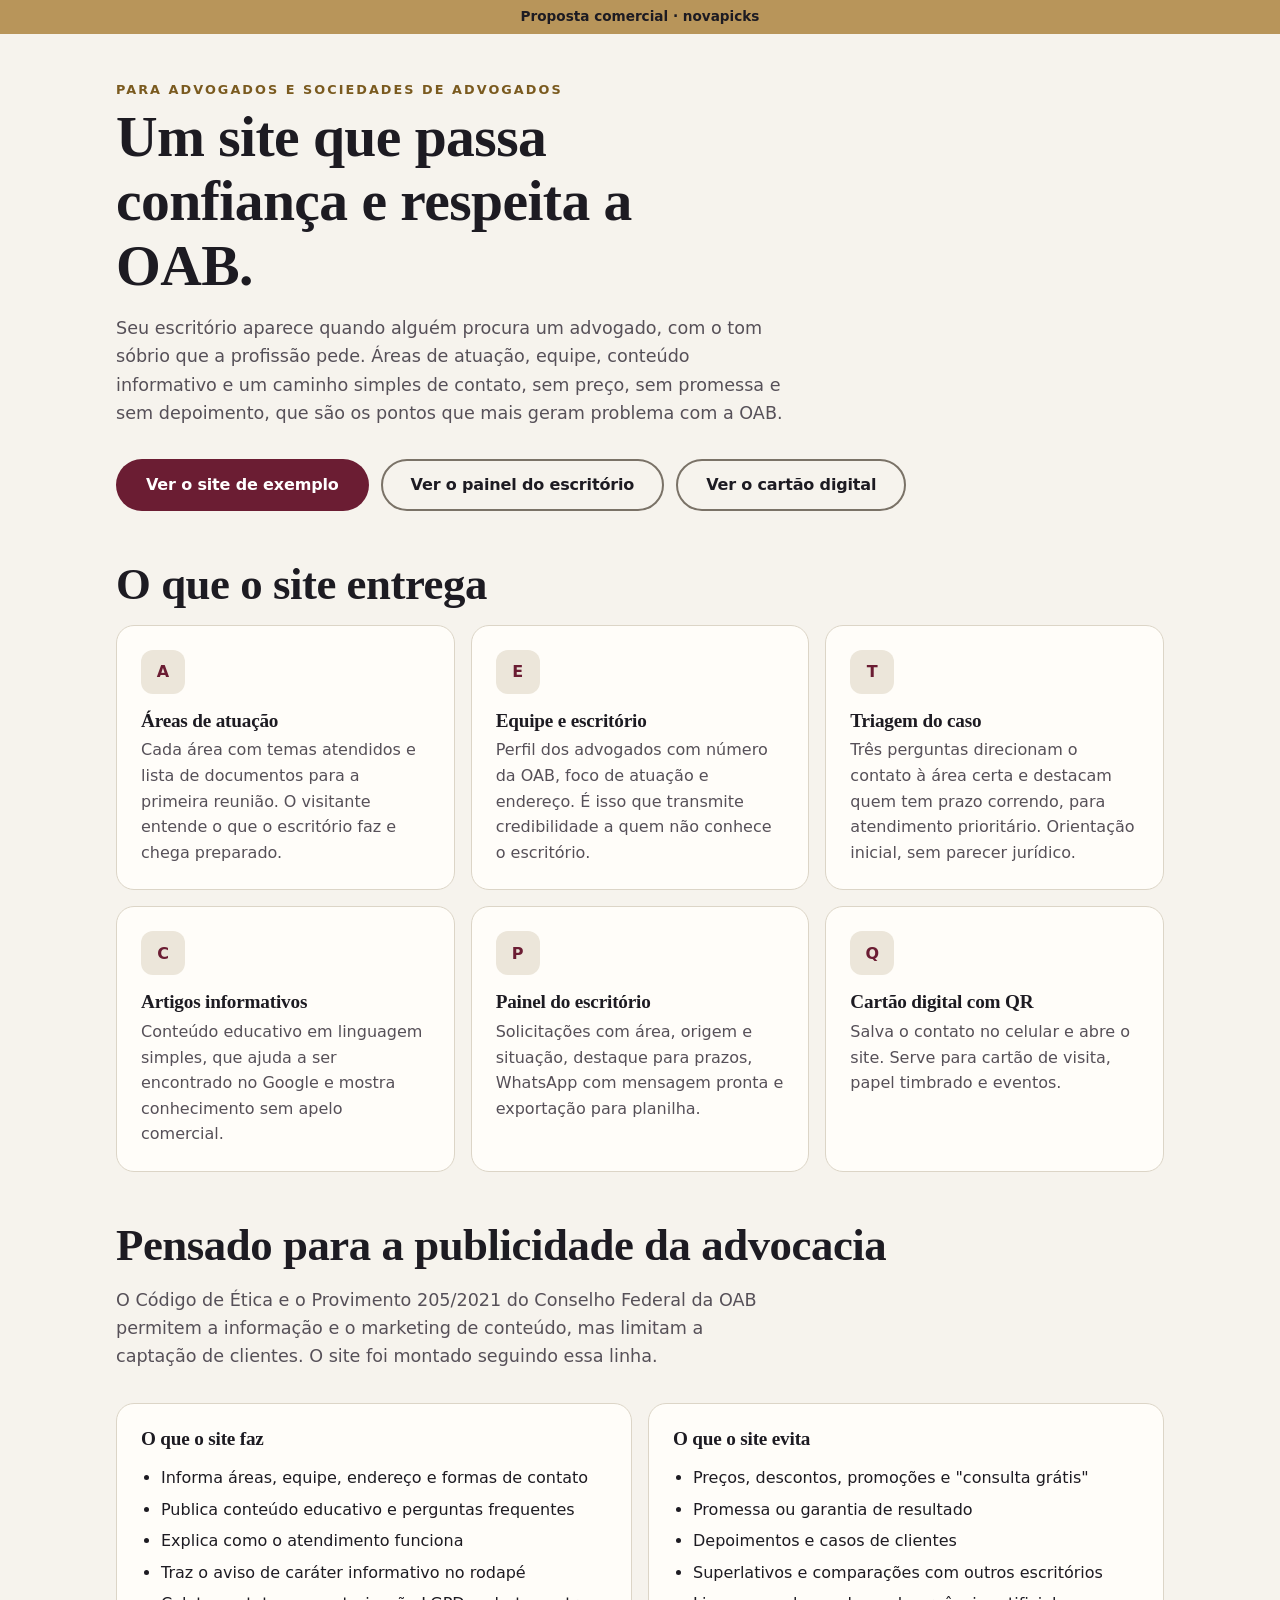
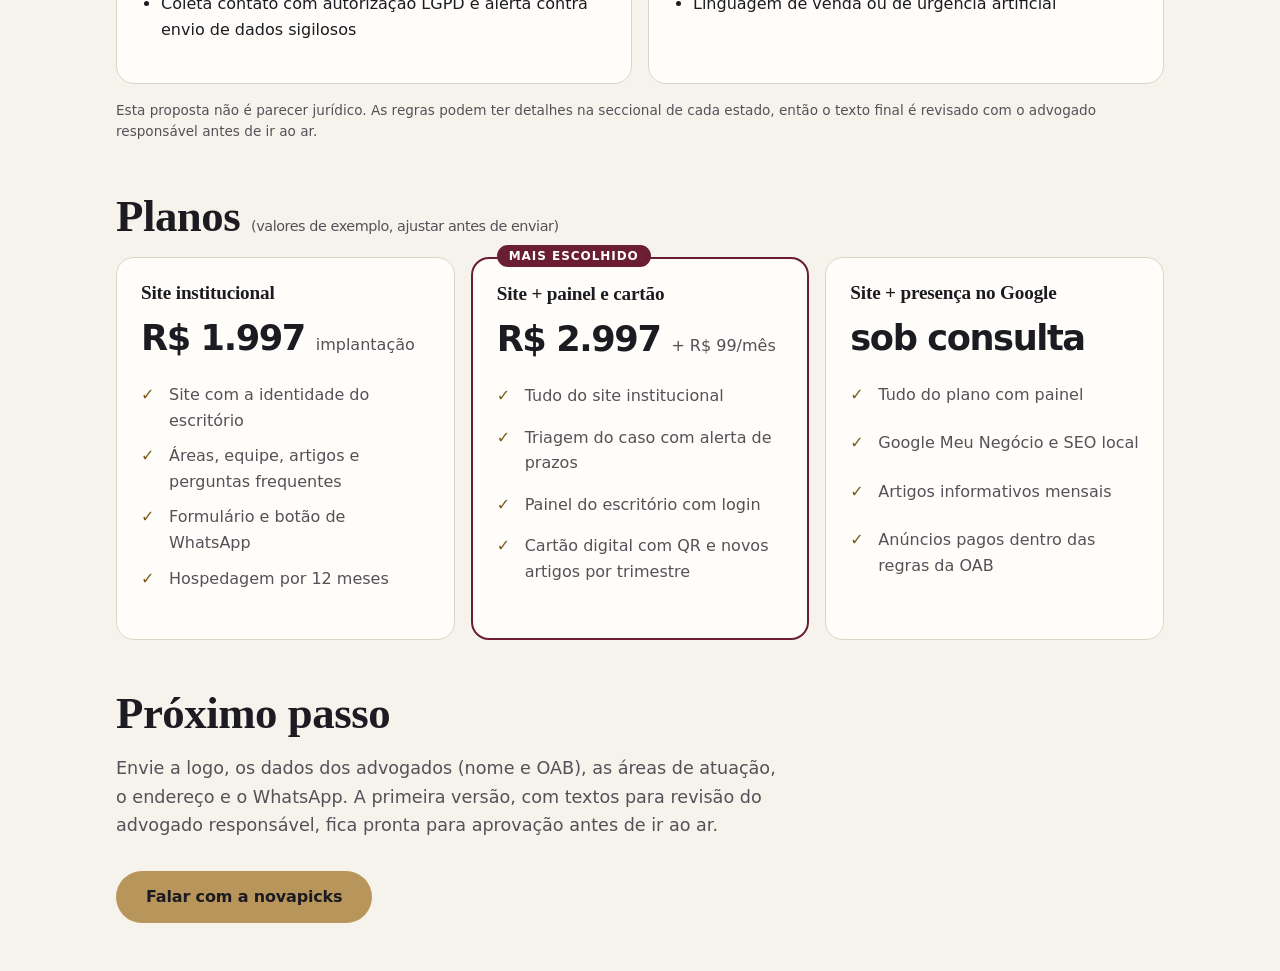
==== apresentacao.html @ 20d7a7cc "feat: site para escritório de advocacia com triagem, painel e cartão digital" ====
<!doctype html>
<html lang="pt-BR">
<head>
<meta charset="utf-8">
<meta name="viewport" content="width=device-width, initial-scale=1">
<meta name="description" content="Proposta: site institucional para escritórios de advocacia, feito dentro das regras de publicidade da OAB.">
<title>Site para escritório de advocacia · Proposta novapicks</title>
<link rel="stylesheet" href="css/estilo.css">
</head>
<body>
<div class="selo-demo">Proposta comercial · novapicks</div>
<main class="container proposta" style="padding-top:var(--e6);padding-bottom:var(--e6)">
  <p class="sobretitulo">Para advogados e sociedades de advogados</p>
  <h1 style="font-size:clamp(2.2rem,6vw,3.6rem);max-width:20ch">Um site que passa confiança e respeita a OAB.</h1>
  <p class="lead" style="margin-top:var(--e2)">Seu escritório aparece quando alguém procura um advogado, com o tom sóbrio que a profissão pede. Áreas de atuação, equipe, conteúdo informativo e um caminho simples de contato, sem preço, sem promessa e sem depoimento, que são os pontos que mais geram problema com a OAB.</p>
  <div class="grupo-btn" style="margin-bottom:var(--e6)">
    <a class="btn btn-prim" href="index.html">Ver o site de exemplo</a>
    <a class="btn btn-contorno" href="leads.html" target="_blank" rel="noopener">Ver o painel do escritório</a>
    <a class="btn btn-contorno" href="cartao.html">Ver o cartão digital</a>
  </div>

  <h2>O que o site entrega</h2>
  <div class="grade tres">
    <div class="cartao"><div class="icone" aria-hidden="true">A</div><h3>Áreas de atuação</h3><p>Cada área com temas atendidos e lista de documentos para a primeira reunião. O visitante entende o que o escritório faz e chega preparado.</p></div>
    <div class="cartao"><div class="icone" aria-hidden="true">E</div><h3>Equipe e escritório</h3><p>Perfil dos advogados com número da OAB, foco de atuação e endereço. É isso que transmite credibilidade a quem não conhece o escritório.</p></div>
    <div class="cartao"><div class="icone" aria-hidden="true">T</div><h3>Triagem do caso</h3><p>Três perguntas direcionam o contato à área certa e destacam quem tem prazo correndo, para atendimento prioritário. Orientação inicial, sem parecer jurídico.</p></div>
    <div class="cartao"><div class="icone" aria-hidden="true">C</div><h3>Artigos informativos</h3><p>Conteúdo educativo em linguagem simples, que ajuda a ser encontrado no Google e mostra conhecimento sem apelo comercial.</p></div>
    <div class="cartao"><div class="icone" aria-hidden="true">P</div><h3>Painel do escritório</h3><p>Solicitações com área, origem e situação, destaque para prazos, WhatsApp com mensagem pronta e exportação para planilha.</p></div>
    <div class="cartao"><div class="icone" aria-hidden="true">Q</div><h3>Cartão digital com QR</h3><p>Salva o contato no celular e abre o site. Serve para cartão de visita, papel timbrado e eventos.</p></div>
  </div>

  <h2 style="margin-top:var(--e6)">Pensado para a publicidade da advocacia</h2>
  <p class="lead">O Código de Ética e o Provimento 205/2021 do Conselho Federal da OAB permitem a informação e o marketing de conteúdo, mas limitam a captação de clientes. O site foi montado seguindo essa linha.</p>
  <div class="grade">
    <div class="cartao"><h3>O que o site faz</h3><ul style="padding-left:20px;display:grid;gap:6px"><li>Informa áreas, equipe, endereço e formas de contato</li><li>Publica conteúdo educativo e perguntas frequentes</li><li>Explica como o atendimento funciona</li><li>Traz o aviso de caráter informativo no rodapé</li><li>Coleta contato com autorização LGPD e alerta contra envio de dados sigilosos</li></ul></div>
    <div class="cartao"><h3>O que o site evita</h3><ul style="padding-left:20px;display:grid;gap:6px"><li>Preços, descontos, promoções e "consulta grátis"</li><li>Promessa ou garantia de resultado</li><li>Depoimentos e casos de clientes</li><li>Superlativos e comparações com outros escritórios</li><li>Linguagem de venda ou de urgência artificial</li></ul></div>
  </div>
  <p class="nota" style="margin-top:var(--e2)">Esta proposta não é parecer jurídico. As regras podem ter detalhes na seccional de cada estado, então o texto final é revisado com o advogado responsável antes de ir ao ar.</p>

  <h2 style="margin-top:var(--e6)">Planos <small style="font:400 .9rem var(--fonte);color:var(--texto-suave)">(valores de exemplo, ajustar antes de enviar)</small></h2>
  <div class="planos">
    <div class="cartao plano"><h3>Site institucional</h3><div class="valor">R$ 1.997 <small>implantação</small></div><ul><li>Site com a identidade do escritório</li><li>Áreas, equipe, artigos e perguntas frequentes</li><li>Formulário e botão de WhatsApp</li><li>Hospedagem por 12 meses</li></ul></div>
    <div class="cartao plano destaque"><span class="selo">Mais escolhido</span><h3>Site + painel e cartão</h3><div class="valor">R$ 2.997 <small>+ R$ 99/mês</small></div><ul><li>Tudo do site institucional</li><li>Triagem do caso com alerta de prazos</li><li>Painel do escritório com login</li><li>Cartão digital com QR e novos artigos por trimestre</li></ul></div>
    <div class="cartao plano"><h3>Site + presença no Google</h3><div class="valor">sob consulta</div><ul><li>Tudo do plano com painel</li><li>Google Meu Negócio e SEO local</li><li>Artigos informativos mensais</li><li>Anúncios pagos dentro das regras da OAB</li></ul></div>
  </div>

  <h2 style="margin-top:var(--e6)">Próximo passo</h2>
  <p class="lead">Envie a logo, os dados dos advogados (nome e OAB), as áreas de atuação, o endereço e o WhatsApp. A primeira versão, com textos para revisão do advogado responsável, fica pronta para aprovação antes de ir ao ar.</p>
  <a class="btn btn-ouro" href="https://novapicks.website">Falar com a novapicks</a>
</main>
</body>
</html>
---- css/estilo.css ----
/* Design System: tokens no :root, mobile-first, escala de 8px. Tema claro sóbrio: bordô e latão, títulos em serifa. */
:root {
  --fundo: #f6f3ed;
  --superficie: #fffdf9;
  --superficie-2: #ece6da;
  --borda: #7a7267;
  --borda-suave: #dcd5c7;
  --tinta: #1d1b22;
  --texto: #1d1b22;
  --texto-suave: #565058;
  --prim: #6b1d33;
  --prim-2: #521526;
  --ouro: #b8955a;          /* decorativo e fundo com texto escuro */
  --ouro-texto: #7a5a1f;    /* menta em texto sobre claro (5:1) */
  --claro: #e6dccb;
  --erro: #a3271a;
  --foco: #b45309;
  --raio: 18px;
  --e1: 8px; --e2: 16px; --e3: 24px; --e4: 32px; --e6: 48px; --e8: 64px;
  --fonte-titulo: "Iowan Old Style", "Palatino Linotype", Palatino, "Book Antiqua", Georgia, serif;
  --fonte: "Segoe UI Variable Display", "Segoe UI", system-ui, -apple-system, Roboto, sans-serif;
}
@media (prefers-contrast: more) { :root { --borda: #000; --texto-suave: #000; } }
* { box-sizing: border-box; }
html { scroll-behavior: smooth; scroll-padding-top: 72px; }
body { margin: 0; font-family: var(--fonte); background: var(--fundo); color: var(--texto); line-height: 1.6; padding-bottom: 72px; }
h1, h2, h3 { font-family: var(--fonte-titulo); font-weight: 600; line-height: 1.12; letter-spacing: -.01em; margin: 0; }
[hidden] { display: none !important; }
:focus-visible { outline: 3px solid var(--foco); outline-offset: 2px; }
.so-leitor { position: absolute; width: 1px; height: 1px; overflow: hidden; clip: rect(0 0 0 0); white-space: nowrap; }
.pular { position: absolute; left: 8px; top: -64px; background: var(--ouro); color: var(--tinta); padding: 8px 16px; border-radius: 8px; z-index: 60; }
.pular:focus { top: 8px; }
.selo-demo { background: var(--ouro); color: var(--tinta); text-align: center; font-size: .85rem; font-weight: 700; padding: 6px var(--e2); }
.selo-demo a { color: inherit; font-weight: 800; }
.container { max-width: 1080px; margin: 0 auto; padding: 0 var(--e2); }
section { padding: var(--e6) 0; }
.sobretitulo { font: 800 .8rem var(--fonte); text-transform: uppercase; letter-spacing: .16em; color: var(--ouro-texto); margin: 0 0 var(--e1); }
h2 { font-size: clamp(1.9rem, 5vw, 2.8rem); margin-bottom: var(--e2); }
.lead { color: var(--texto-suave); font-size: 1.1rem; max-width: 60ch; margin: 0 0 var(--e4); }

/* Navegação */
.nav { position: sticky; top: 0; z-index: 40; background: rgba(246,243,237,.94); backdrop-filter: blur(8px); border-bottom: 1px solid var(--borda-suave); }
.nav-int { max-width: 1080px; margin: 0 auto; padding: 0 var(--e2); display: flex; align-items: center; gap: var(--e2); min-height: 60px; }
.marca { display: flex; align-items: center; gap: 10px; font-weight: 800; color: var(--tinta); text-decoration: none; letter-spacing: -.02em; white-space: nowrap; }
.logo { width: 32px; height: 32px; flex: none; }
.nav ul { display: none; list-style: none; margin: 0 0 0 auto; padding: 0; gap: 4px; }
@media (min-width: 900px) { .nav ul { display: flex; } }
.nav a.l { display: inline-flex; align-items: center; min-height: 44px; padding: 0 12px; color: var(--texto); text-decoration: none; font-weight: 600; font-size: .92rem; border-radius: 8px; }
.nav a.l:hover { background: var(--superficie-2); }
.nav .btn { margin-left: auto; }
@media (min-width: 900px) { .nav .btn { margin-left: 0; } }

/* Botões */
.btn { font: 800 1rem var(--fonte); min-height: 52px; padding: 8px 28px; border-radius: 999px; border: 2px solid transparent; cursor: pointer; display: inline-flex; align-items: center; justify-content: center; gap: 8px; text-decoration: none; letter-spacing: -.01em; }
.btn-prim { background: var(--prim); color: #fff; }
.btn-prim:hover { background: var(--prim-2); }
.btn-ouro { background: var(--ouro); color: var(--tinta); }
.btn-ouro:hover { background: #c9a669; }
.btn-contorno { background: transparent; color: var(--texto); border-color: var(--borda); }
.btn-contorno:hover { border-color: var(--texto); }
.btn-pequeno { min-height: 40px; padding: 4px 16px; font-size: .9rem; }
.grupo-btn { display: flex; gap: 12px; flex-wrap: wrap; }

/* Hero */
.hero { background: radial-gradient(900px 400px at 85% -10%, rgba(184,149,90,.28), transparent 60%), var(--tinta); color: var(--claro); padding: var(--e6) 0 var(--e8); overflow: hidden; }
.hero-int { max-width: 1080px; margin: 0 auto; padding: 0 var(--e2); display: grid; gap: var(--e4); grid-template-columns: 1fr; align-items: center; }
@media (min-width: 900px) { .hero-int { grid-template-columns: 1.15fr .85fr; } }
.etiqueta { display: inline-flex; align-items: center; gap: 8px; background: rgba(184,149,90,.18); color: var(--ouro); border-radius: 999px; padding: 6px 16px; font: 700 .85rem var(--fonte); margin-bottom: var(--e2); }
.etiqueta::before { content: ""; width: 8px; height: 8px; border-radius: 50%; background: var(--ouro); }
.hero h1 { font-size: clamp(2.4rem, 7vw, 4rem); color: #fff; }
.hero h1 em { font-style: normal; color: var(--ouro); }
.hero .sub { font-size: 1.2rem; margin: var(--e2) 0 var(--e3); max-width: 40ch; }
.hero .garantia { font-size: .9rem; margin: var(--e2) 0 0; }
.cartao-lead { background: var(--superficie); color: var(--texto); border-radius: var(--raio); padding: var(--e3); box-shadow: 0 20px 50px rgba(0,0,0,.3); }
.cartao-lead h2 { font-size: 1.5rem; margin-bottom: 4px; }
.cartao-lead > p { margin: 0 0 var(--e2); color: var(--texto-suave); }

/* Faixa de números */
.faixa { background: var(--superficie); border-bottom: 1px solid var(--borda-suave); }
.faixa-int { max-width: 1080px; margin: 0 auto; padding: var(--e3) var(--e2); display: grid; grid-template-columns: repeat(2, 1fr); gap: var(--e2); }
@media (min-width: 720px) { .faixa-int { grid-template-columns: repeat(4, 1fr); } }
.faixa b { display: block; font-size: 1.8rem; font-weight: 800; letter-spacing: -.03em; color: var(--prim); }
.faixa span { font-size: .9rem; color: var(--texto-suave); }

/* Cartões */
.grade { display: grid; gap: var(--e2); grid-template-columns: 1fr; }
@media (min-width: 640px) { .grade { grid-template-columns: repeat(2, 1fr); } }
@media (min-width: 960px) { .grade.tres { grid-template-columns: repeat(3, 1fr); } }
.cartao { background: var(--superficie); border: 1px solid var(--borda-suave); border-radius: var(--raio); padding: var(--e3); }
.cartao h3 { font-size: 1.2rem; margin-bottom: 6px; }
.cartao p { margin: 0; color: var(--texto-suave); }
.icone { width: 44px; height: 44px; border-radius: 12px; background: var(--superficie-2); color: var(--prim); display: grid; place-items: center; font-weight: 800; margin-bottom: var(--e2); }
.fundo-claro { background: var(--superficie-2); }
.passo { position: relative; }
.passo .n { font-size: 3rem; font-weight: 800; color: var(--ouro); line-height: 1; margin-bottom: 8px; letter-spacing: -.04em; }

/* Diagnóstico */
.quiz { background: var(--superficie); border: 2px solid var(--prim); border-radius: var(--raio); padding: var(--e3); max-width: 720px; }
.quiz-prog { display: flex; gap: 6px; margin-bottom: var(--e3); }
.quiz-prog i { flex: 1; height: 6px; border-radius: 3px; background: var(--superficie-2); }
.quiz-prog i.ok { background: var(--prim); }
.quiz h3 { font-size: 1.5rem; margin-bottom: var(--e2); }
.opcoes { display: grid; gap: 10px; }
.opcao { text-align: left; font: 700 1rem var(--fonte); color: var(--texto); background: var(--fundo); border: 2px solid var(--borda-suave); border-radius: 14px; padding: 14px 18px; min-height: 56px; cursor: pointer; }
.opcao:hover { border-color: var(--prim); }
.resultado { background: var(--tinta); color: var(--claro); border-radius: var(--raio); padding: var(--e3); }
.resultado h3 { color: #fff; }
.resultado .preco { font-size: 2.4rem; font-weight: 800; color: var(--ouro); letter-spacing: -.03em; }

/* Planos */
.planos { display: grid; gap: var(--e2); grid-template-columns: 1fr; align-items: stretch; }
@media (min-width: 900px) { .planos { grid-template-columns: repeat(3, 1fr); } }
.plano { display: flex; flex-direction: column; }
.plano.destaque { border: 2px solid var(--prim); position: relative; }
.plano .selo { position: absolute; top: -14px; left: 24px; background: var(--prim); color: #fff; font: 800 .75rem var(--fonte); text-transform: uppercase; letter-spacing: .08em; padding: 4px 12px; border-radius: 999px; }
.plano .para { color: var(--texto-suave); font-size: .92rem; margin: 4px 0 var(--e2); }
.plano .valor { font-size: 2.6rem; font-weight: 800; letter-spacing: -.04em; color: var(--tinta); }
.plano .valor small { font-size: 1rem; font-weight: 500; color: var(--texto-suave); letter-spacing: 0; }
.plano ul { list-style: none; padding: 0; margin: var(--e2) 0 var(--e3); display: grid; gap: 10px; flex: 1; }
.plano li { padding-left: 28px; position: relative; color: var(--texto-suave); }
.plano li::before { content: "✓"; position: absolute; left: 0; color: var(--ouro-texto); font-weight: 800; }

/* Depoimentos, FAQ */
.aspas { font-size: 1.05rem; color: var(--texto); margin-bottom: var(--e2) !important; }
.autor { display: flex; align-items: center; gap: 12px; }
.avatar { width: 44px; height: 44px; border-radius: 50%; background: var(--prim); color: #fff; display: grid; place-items: center; font-weight: 800; flex: none; }
.autor b { display: block; } .autor small { color: var(--texto-suave); }
.estrelas { color: #b45309; letter-spacing: 2px; margin-bottom: 8px; }
details { background: var(--superficie); border: 1px solid var(--borda-suave); border-radius: 14px; margin-bottom: 10px; }
summary { cursor: pointer; padding: 18px 20px; font-weight: 700; list-style: none; display: flex; justify-content: space-between; gap: 16px; min-height: 56px; align-items: center; }
summary::-webkit-details-marker { display: none; }
summary::after { content: "+"; font-size: 1.5rem; color: var(--prim); line-height: 1; }
details[open] summary::after { content: "–"; }
details p { margin: 0; padding: 0 20px 20px; color: var(--texto-suave); }

/* Formulário */
label { display: block; font-weight: 700; margin: var(--e2) 0 4px; font-size: .95rem; }
input[type=text], input[type=tel], input[type=email], select, textarea { width: 100%; font: inherit; color: var(--texto); background: var(--fundo); border: 2px solid var(--borda); border-radius: 12px; padding: 12px; min-height: 50px; }
.opc { display: flex; align-items: flex-start; gap: 12px; margin: var(--e2) 0 0; font-weight: 400; font-size: .88rem; color: var(--texto-suave); }
.opc input { width: 22px; height: 22px; accent-color: var(--prim); flex: none; margin-top: 2px; }
.erro { color: var(--erro); font-weight: 700; margin: 8px 0 0; }
.sucesso h3 { color: var(--ouro-texto); font-size: 1.4rem; margin-bottom: 8px; }
.nota { font-size: .85rem; color: var(--texto-suave); }
.cta-final { background: var(--prim); color: #ecdfe3; }
.cta-final h2 { color: #fff; }
.cta-final .lead { color: #ecdfe3; }
.duas { display: grid; gap: var(--e4); grid-template-columns: 1fr; align-items: center; }
@media (min-width: 860px) { .duas { grid-template-columns: 1fr 1fr; } }

footer { background: var(--tinta); color: var(--claro); padding: var(--e4) 0; font-size: .85rem; }
footer p { margin: 4px 0; max-width: 80ch; } footer a { color: #fff; }

/* Barra fixa no celular */
.barra-fixa { position: fixed; left: 0; right: 0; bottom: 0; z-index: 45; background: var(--superficie); border-top: 1px solid var(--borda-suave); padding: 10px var(--e2) calc(10px + env(safe-area-inset-bottom)); display: flex; gap: 10px; }
.barra-fixa .btn { flex: 1; min-height: 48px; padding: 4px 12px; }
@media (min-width: 900px) { .barra-fixa { display: none; } body { padding-bottom: 0; } }

/* Painel de contatos */
.painel { max-width: 1080px; margin: 0 auto; padding: var(--e4) var(--e2); }
.painel h1 { font-size: 2rem; margin-bottom: 8px; }
.resumos { display: grid; grid-template-columns: repeat(2, 1fr); gap: 12px; margin: var(--e3) 0; }
@media (min-width: 720px) { .resumos { grid-template-columns: repeat(6, 1fr); } }
.resumos div { background: var(--superficie); border: 1px solid var(--borda-suave); border-radius: 14px; padding: 12px 16px; }
.resumos b { display: block; font-size: 1.7rem; font-weight: 800; color: var(--prim); letter-spacing: -.03em; }
.resumos span { font-size: .85rem; color: var(--texto-suave); }
.contato { background: var(--superficie); border: 1px solid var(--borda-suave); border-left: 5px solid var(--ouro); border-radius: 14px; padding: var(--e2); margin-bottom: 12px; display: grid; gap: 8px 16px; grid-template-columns: 1fr; }
@media (min-width: 720px) { .contato { grid-template-columns: 1.4fr 1fr auto; align-items: center; } }
.contato h3 { font-size: 1.1rem; }
.contato p { margin: 2px 0; color: var(--texto-suave); font-size: .92rem; }
.contato .acoes { display: flex; gap: 8px; flex-wrap: wrap; }
.contato[data-s="cliente"] { border-left-color: var(--prim); }
.contato[data-s="perdido"] { opacity: .6; border-left-color: var(--borda); }
.tag { display: inline-block; background: var(--superficie-2); color: var(--prim); font: 700 .75rem var(--fonte); padding: 2px 10px; border-radius: 999px; margin-left: 6px; }
.vazio { color: var(--texto-suave); text-align: center; padding: var(--e4) 0; }
.caixa { background: var(--superficie); border: 1px solid var(--borda-suave); border-radius: var(--raio); padding: var(--e3); }

/* Cartão digital */
.cartao-digital { max-width: 420px; margin: var(--e4) auto; background: var(--superficie); border: 1px solid var(--borda-suave); border-radius: 24px; overflow: hidden; box-shadow: 0 20px 50px rgba(18,26,58,.12); }
.cd-topo { background: var(--tinta); padding: var(--e4) var(--e3) 56px; color: var(--claro); text-align: center; }
.cd-avatar { width: 96px; height: 96px; border-radius: 50%; background: var(--ouro); color: var(--tinta); display: grid; place-items: center; font-size: 2.2rem; font-weight: 800; margin: -48px auto var(--e2); border: 5px solid var(--superficie); position: relative; }
.cd-corpo { padding: 0 var(--e3) var(--e3); text-align: center; }
.cd-corpo h1 { font-size: 1.6rem; } .cd-corpo p { color: var(--texto-suave); margin: 4px 0; }
.cd-botoes { display: grid; gap: 10px; margin-top: var(--e3); }
.qrbox { background: #fff; border: 1px solid var(--borda-suave); border-radius: 14px; padding: 12px; max-width: 220px; margin: var(--e3) auto 0; }
.qrbox svg { width: 100%; display: block; }

/* Proposta */
.proposta .plano .valor { font-size: 2.2rem; }
@media print { body { background: #fff; padding: 0; } .nao-imprimir, .selo-demo, .nav, .barra-fixa { display: none !important; } }
@media (prefers-reduced-motion: reduce) { html { scroll-behavior: auto; } * { transition: none !important; animation: none !important; } }

/* ===== Advocacia ===== */
details h3 { font-family: var(--fonte); font-size: .8rem; text-transform: uppercase; letter-spacing: .1em; color: var(--ouro-texto); margin: 0 0 8px; font-weight: 800; }
summary { font-family: var(--fonte-titulo); font-size: 1.15rem; font-weight: 600; }
.det-corpo { padding: 0 20px 20px; }
.det-corpo p { padding: 0; margin: 0 0 12px; color: var(--texto-suave); }
.det-corpo ul { margin: 0; padding-left: 20px; display: grid; gap: 6px; color: var(--texto); }
.duas-col { display: grid; gap: var(--e3); grid-template-columns: 1fr; margin-top: var(--e2); }
@media (min-width: 640px) { .duas-col { grid-template-columns: 1fr 1fr; } }
.meta { font-size: .85rem !important; color: var(--texto-suave); }
.adv { display: flex; gap: var(--e2); align-items: flex-start; }
.adv .avatar { width: 64px; height: 64px; font-size: 1.3rem; font-family: var(--fonte-titulo); }
.adv .oab { color: var(--ouro-texto) !important; font-weight: 700; font-size: .9rem; margin-bottom: 8px !important; }
.alerta { background: #fdecea; border: 2px solid var(--erro); color: #5a120b; border-radius: var(--raio); padding: var(--e2); margin-bottom: var(--e3); }
.passo .n { font-family: var(--fonte-titulo); }
.resultado .meta { color: var(--claro); }
.tag.urg { background: #fdecea; color: #8a1c10; border: 1px solid var(--erro); }
.contato[data-urg="1"] { border-left-color: var(--erro); }
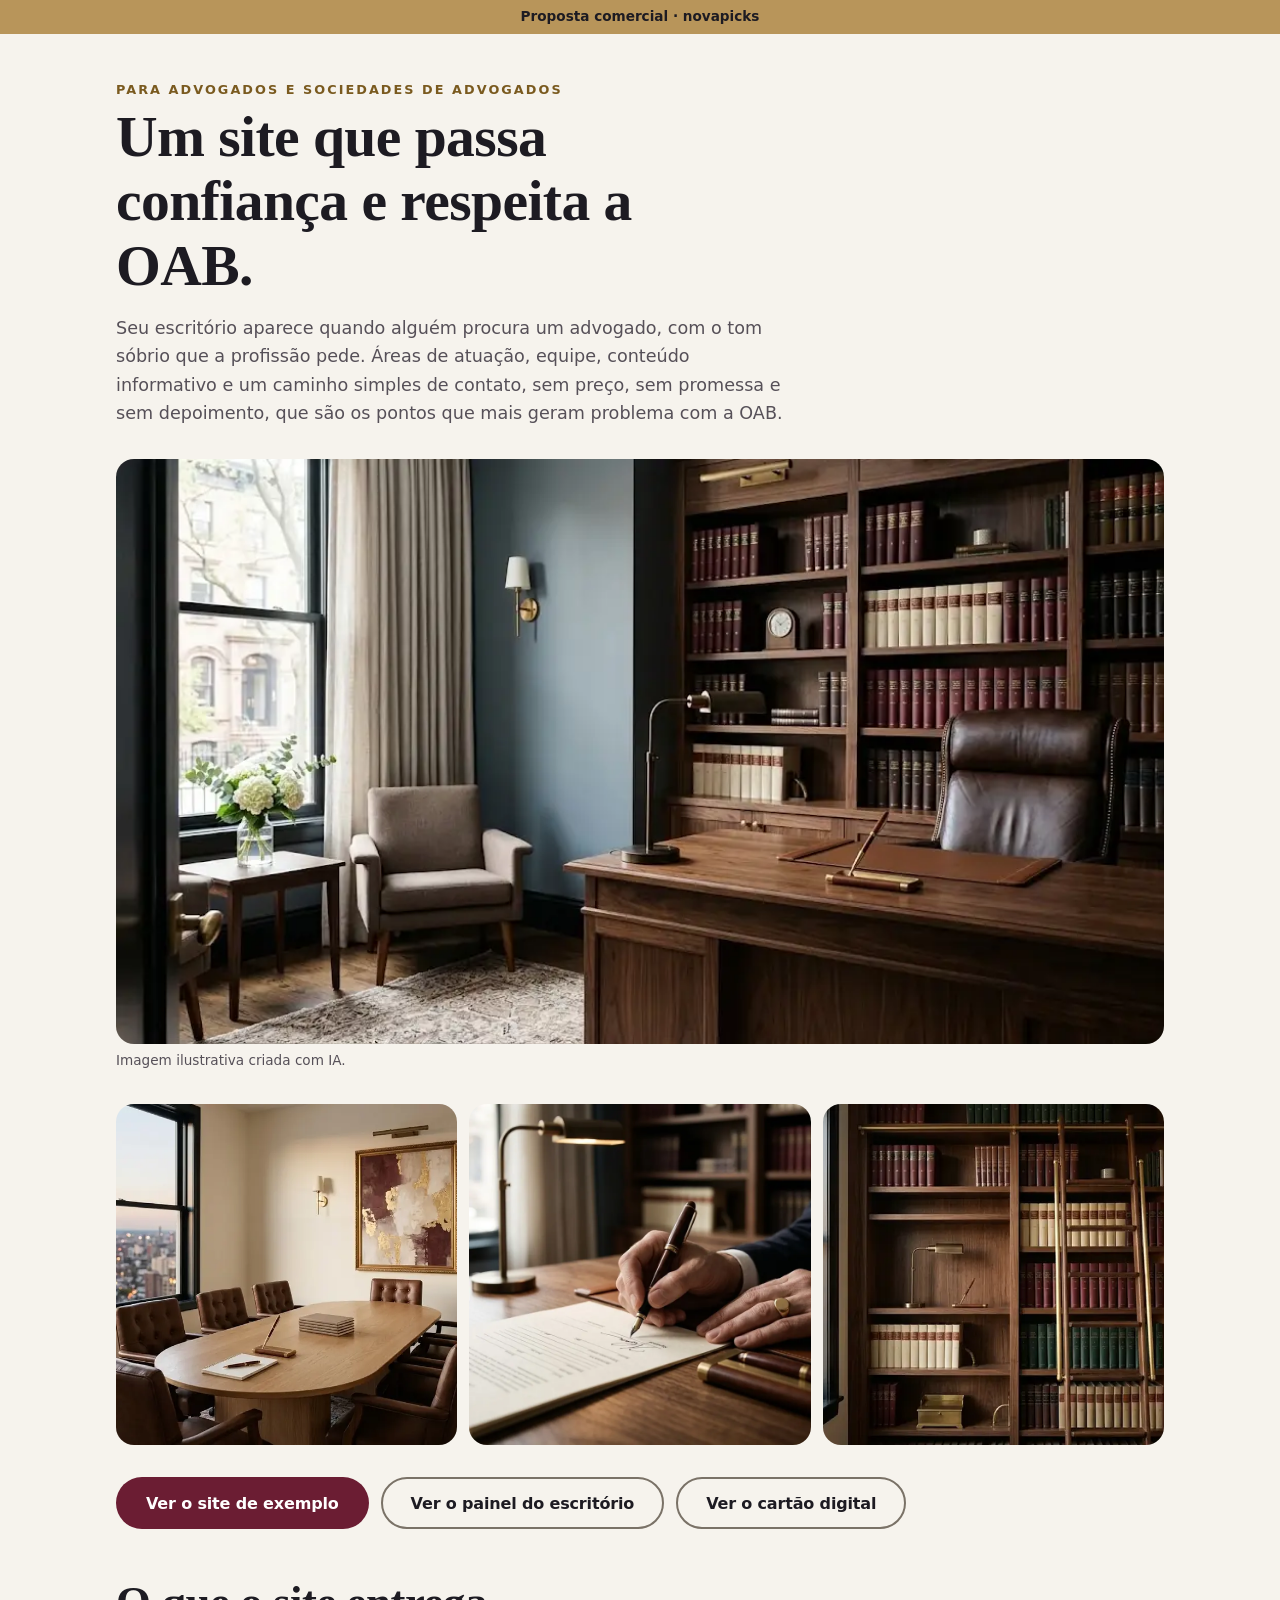
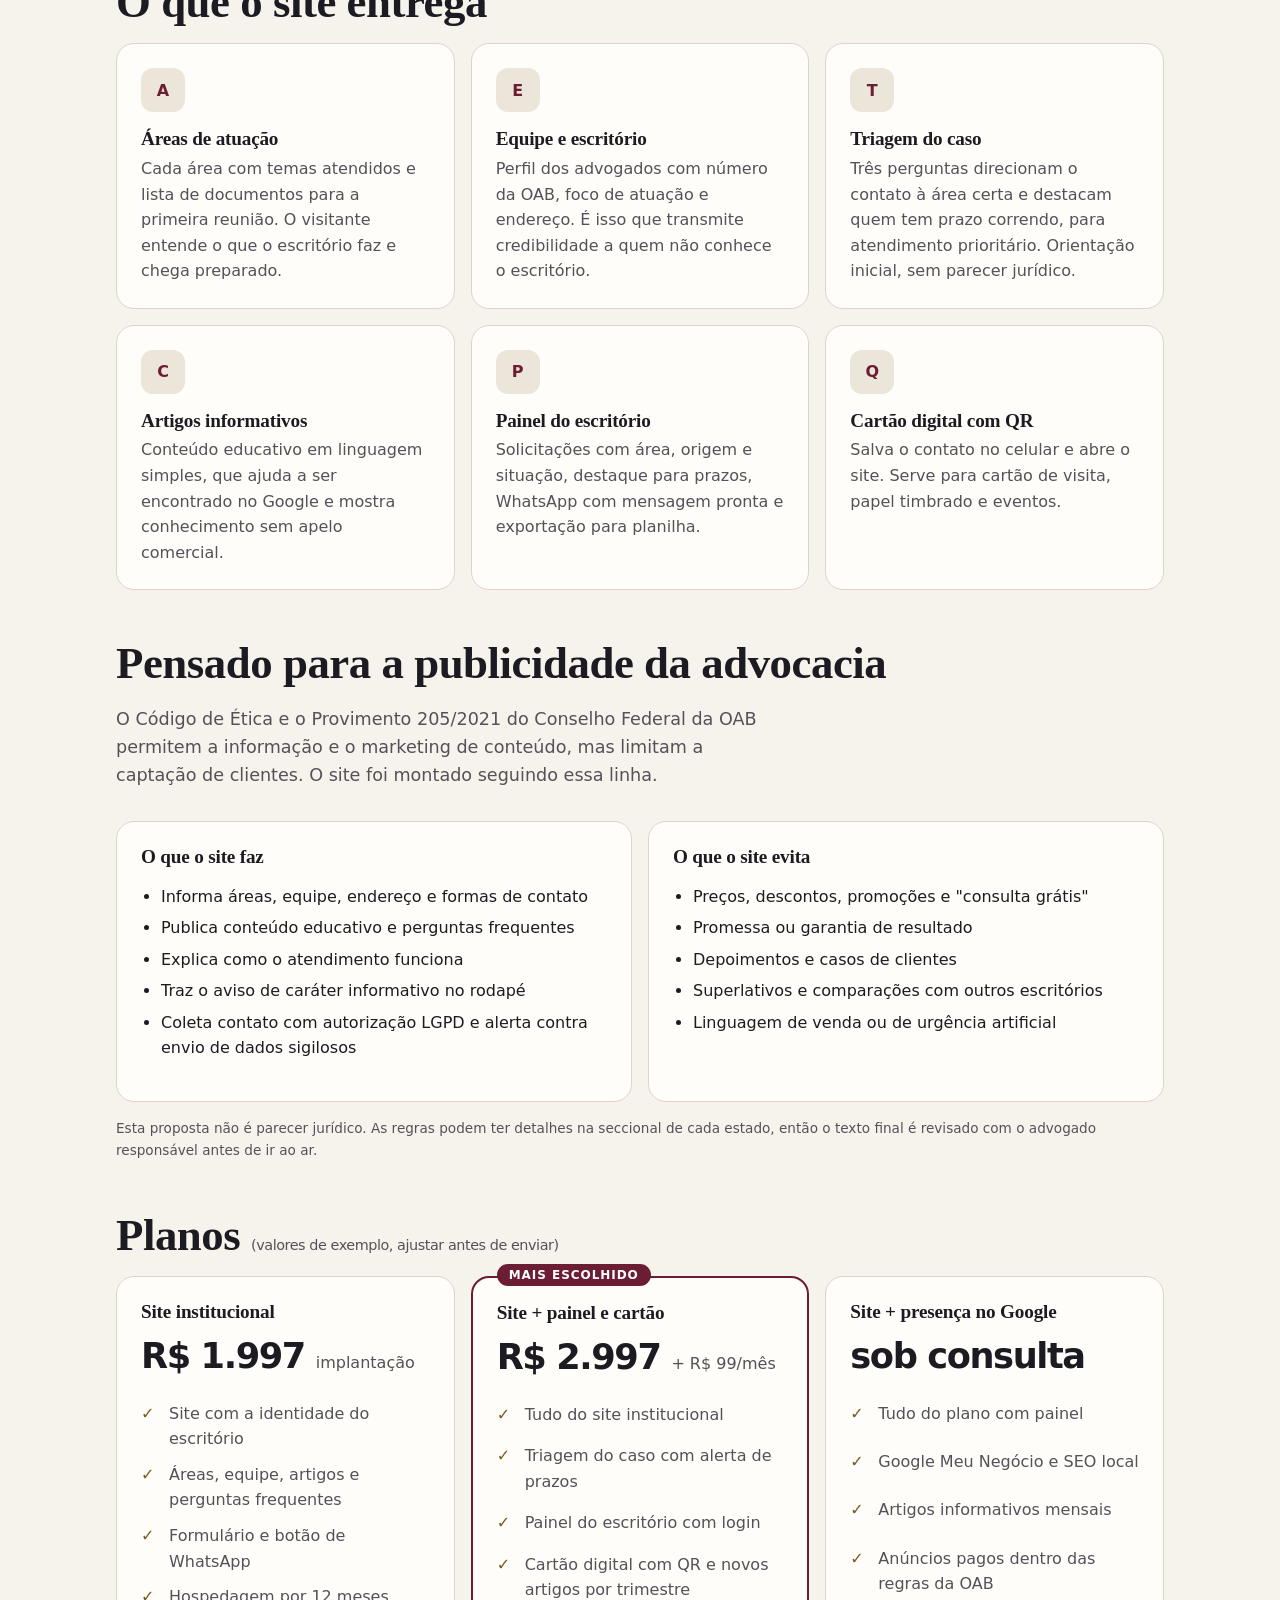
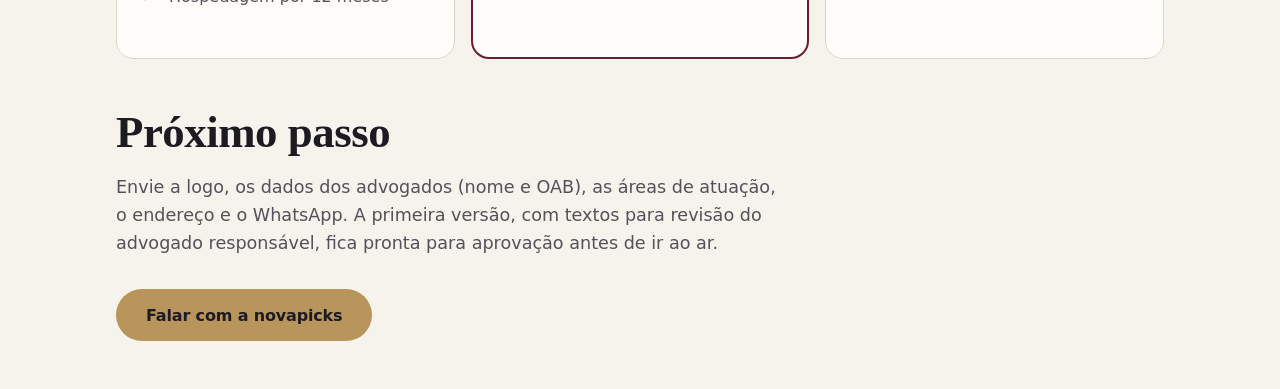
==== commit 559a051f: "feat: imagens ilustrativas do escritório (topo, reunião, recepção, assinatura e biblioteca)" ====
--- a/apresentacao.html
+++ b/apresentacao.html
@@ -5,7 +5,7 @@
 <meta name="viewport" content="width=device-width, initial-scale=1">
 <meta name="description" content="Proposta: site institucional para escritórios de advocacia, feito dentro das regras de publicidade da OAB.">
 <title>Site para escritório de advocacia · Proposta novapicks</title>
-<link rel="stylesheet" href="css/estilo.css">
+<link rel="stylesheet" href="css/estilo.css?v=2">
 </head>
 <body>
 <div class="selo-demo">Proposta comercial · novapicks</div>
@@ -13,6 +13,12 @@
   <p class="sobretitulo">Para advogados e sociedades de advogados</p>
   <h1 style="font-size:clamp(2.2rem,6vw,3.6rem);max-width:20ch">Um site que passa confiança e respeita a OAB.</h1>
   <p class="lead" style="margin-top:var(--e2)">Seu escritório aparece quando alguém procura um advogado, com o tom sóbrio que a profissão pede. Áreas de atuação, equipe, conteúdo informativo e um caminho simples de contato, sem preço, sem promessa e sem depoimento, que são os pontos que mais geram problema com a OAB.</p>
+  <figure class="foto-prop"><img src="img/topo-1024.webp" width="1024" height="572" alt="Escritório de advocacia com mesa de madeira escura, estante com livros e poltrona"><figcaption>Imagem ilustrativa criada com IA.</figcaption></figure>
+  <div class="galeria" aria-label="Ambientes do escritório">
+    <img src="img/reuniao-800.webp" width="800" height="598" alt="Sala de reunião" loading="lazy">
+    <img src="img/assinatura-800.webp" width="800" height="800" alt="Mãos assinando um documento" loading="lazy">
+    <img src="img/biblioteca-640.webp" width="640" height="478" alt="Estante de livros jurídicos" loading="lazy">
+  </div>
   <div class="grupo-btn" style="margin-bottom:var(--e6)">
     <a class="btn btn-prim" href="index.html">Ver o site de exemplo</a>
     <a class="btn btn-contorno" href="leads.html" target="_blank" rel="noopener">Ver o painel do escritório</a>
--- a/css/estilo.css
+++ b/css/estilo.css
@@ -206,3 +206,27 @@
 .resultado .meta { color: var(--claro); }
 .tag.urg { background: #fdecea; color: #8a1c10; border: 1px solid var(--erro); }
 .contato[data-urg="1"] { border-left-color: var(--erro); }
+
+/* ===== Imagens ===== */
+.hero { position: relative; isolation: isolate; }
+.hero-foto { position: absolute; inset: 0; width: 100%; height: 100%; object-fit: cover; object-position: 30% center; z-index: -2; }
+.hero::before { content: ""; position: absolute; inset: 0; z-index: -1; background: linear-gradient(90deg, rgba(29,27,34,.96) 0%, rgba(29,27,34,.84) 50%, rgba(82,21,38,.7) 100%); }
+.par-fotos { display: grid; gap: var(--e2); grid-template-columns: 1fr; margin: 0 0 var(--e4); }
+@media (min-width: 760px) { .par-fotos { grid-template-columns: 1fr 1fr; } }
+.par-fotos figure, .faixa-foto { margin: 0; }
+.par-fotos img { width: 100%; height: auto; aspect-ratio: 4 / 3; object-fit: cover; border-radius: var(--raio); display: block; }
+.par-fotos figcaption, .faixa-foto figcaption, .foto-prop figcaption { font-size: .85rem; color: var(--texto-suave); margin-top: 6px; }
+.faixa-foto { margin-top: var(--e4); }
+.faixa-foto img { width: 100%; height: auto; aspect-ratio: 21 / 8; object-fit: cover; object-position: center 62%; border-radius: var(--raio); display: block; }
+.cta-final { position: relative; isolation: isolate; }
+.cta-foto { position: absolute; inset: 0; width: 100%; height: 100%; object-fit: cover; z-index: -2; }
+.cta-final::before { content: ""; position: absolute; inset: 0; z-index: -1; background: linear-gradient(180deg, rgba(82,21,38,.93), rgba(107,29,51,.9)); }
+.foto-prop { margin: 0 0 var(--e4); }
+.foto-prop img { width: 100%; height: auto; border-radius: var(--raio); display: block; }
+.galeria { display: grid; gap: 12px; grid-template-columns: repeat(3, 1fr); margin-bottom: var(--e4); }
+.galeria img { width: 100%; height: 100%; aspect-ratio: 1; object-fit: cover; border-radius: var(--raio); display: block; }
+@media (max-width: 560px) { .galeria { grid-template-columns: 1fr 1fr; } .galeria img:first-child { grid-column: span 2; aspect-ratio: 16 / 9; } }
+@media (max-width: 859px) {
+  .hero::before { background: linear-gradient(180deg, rgba(29,27,34,.86), rgba(29,27,34,.66)); }
+  .hero-foto { object-position: 80% center; }
+}
